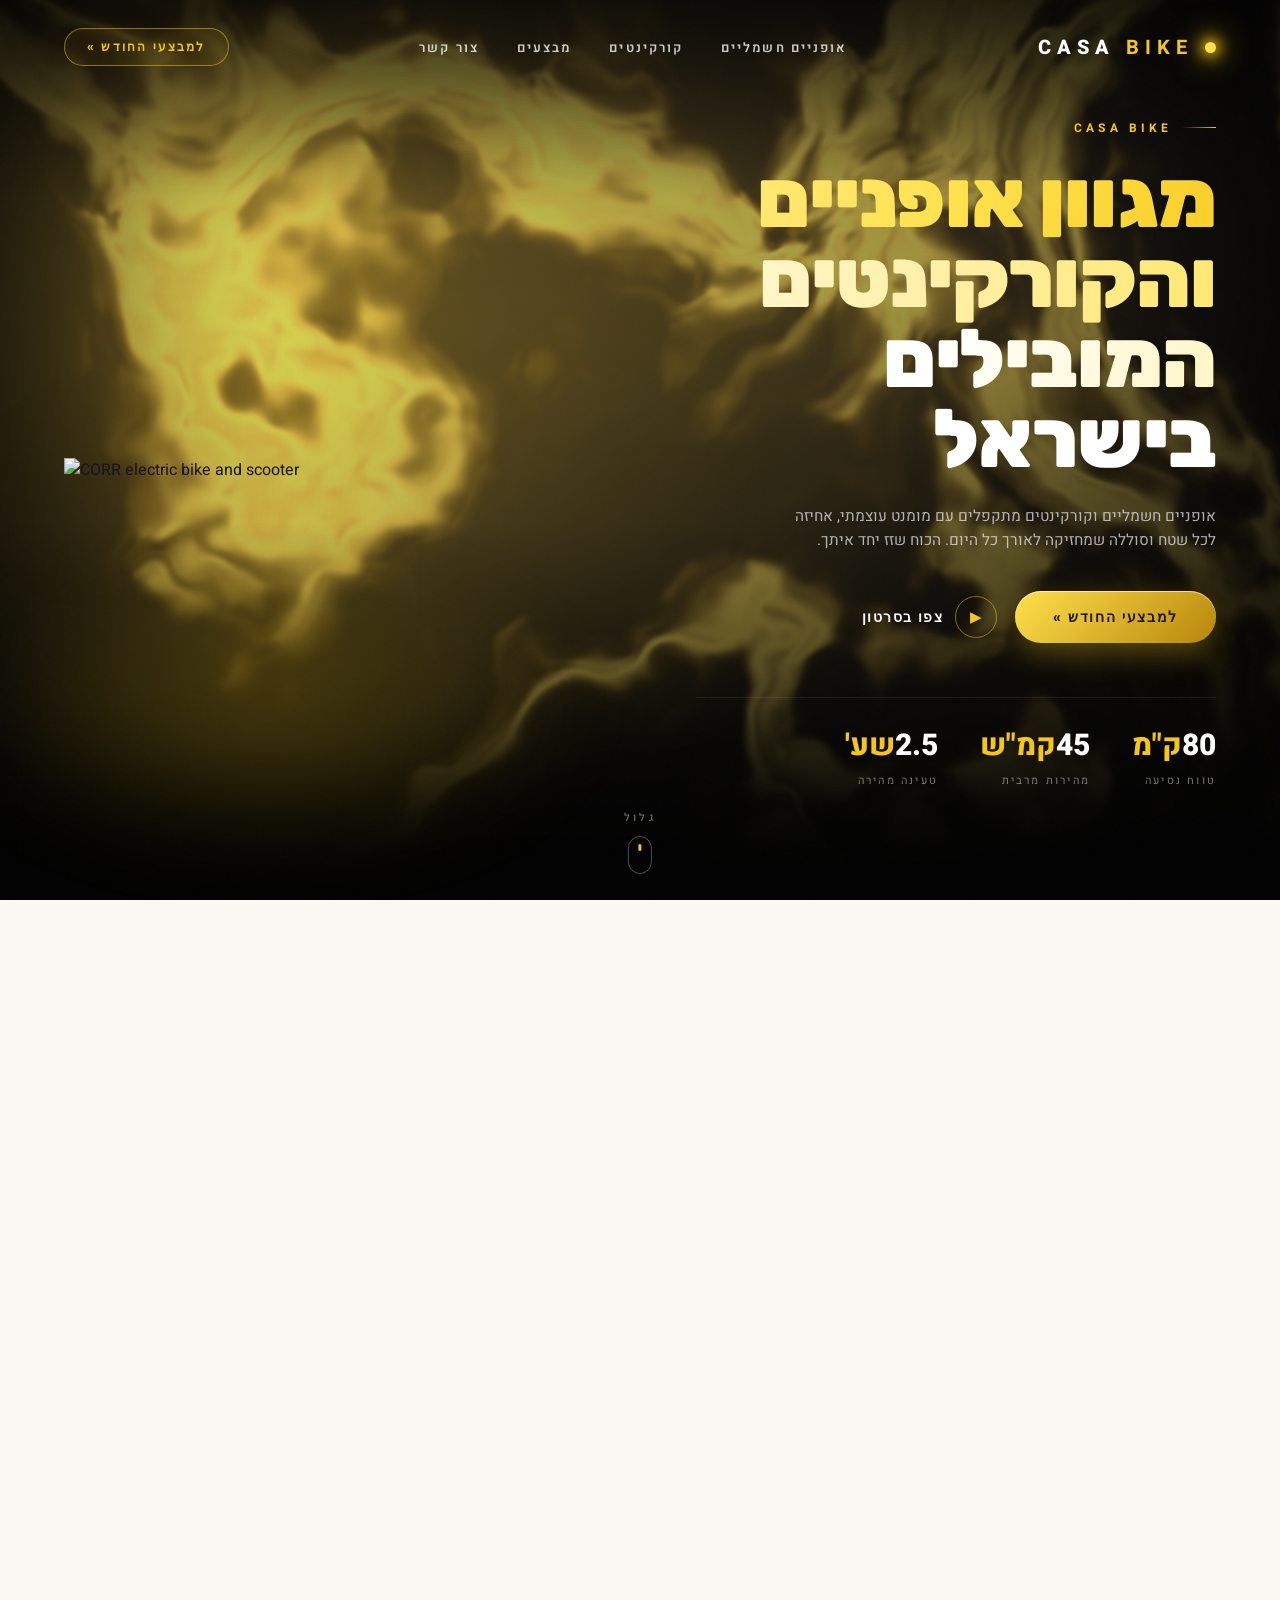
==== index.html @ 20be332f "Create index.html" ====
<!DOCTYPE html>
<html lang="he" dir="rtl">
<head>
<meta charset="UTF-8" />
<meta name="viewport" content="width=device-width, initial-scale=1.0" />
<title>CASABIKE · אופניים וקורקינטים חשמליים</title>
<link rel="preconnect" href="https://fonts.googleapis.com" />
<link rel="preconnect" href="https://fonts.gstatic.com" crossorigin />
<link href="https://fonts.googleapis.com/css2?family=Heebo:wght@400;500;700;800&family=Rubik:wght@500;700;800;900&display=swap" rel="stylesheet" />
<style>
  :root{
    --gold:#f5c518;
    --gold-bright:#ffe14d;
    --gold-deep:#b8860b;
    --ink:#15151c;
    --muted:#5c5c68;
    --paper:#faf8f3;
  }
  *{margin:0;padding:0;box-sizing:border-box}
  html,body{height:100%;background:var(--paper);overflow-x:hidden}
  body{
    font-family:"Heebo","Segoe UI",-apple-system,Helvetica,Arial,sans-serif;
    color:var(--ink);
    -webkit-font-smoothing:antialiased;
  }

  /* ---------- HERO SHELL (dark) ---------- */
  .hero{
    position:relative;
    width:100%;
    min-height:100vh;
    overflow:hidden;
    background:#000;
  }

  /* WebGL shader canvas (animated black-gold marble + lightning) */
  #fx{
    position:absolute;
    inset:0;
    width:100%;
    height:100%;
    display:block;
    z-index:1;
  }

  /* cinematic grade on top of the shader (dark) */
  .grade{
    position:absolute;
    inset:0;
    z-index:2;
    pointer-events:none;
    background:
      radial-gradient(120% 90% at 18% 42%, rgba(245,197,24,.14), transparent 55%),
      radial-gradient(150% 120% at 85% 60%, rgba(0,0,0,.65), transparent 60%),
      linear-gradient(180deg, rgba(0,0,0,.55) 0%, transparent 22%, transparent 58%, #000 100%);
    mix-blend-mode:normal;
  }
  .vignette{
    position:absolute;inset:0;z-index:3;pointer-events:none;
    box-shadow:inset 0 0 320px 60px rgba(0,0,0,.92);
  }
  .grain{
    position:absolute;inset:0;z-index:4;pointer-events:none;opacity:.05;
    background-image:url("data:image/svg+xml;utf8,<svg xmlns='http://www.w3.org/2000/svg' width='160' height='160'><filter id='n'><feTurbulence type='fractalNoise' baseFrequency='0.9' numOctaves='2'/></filter><rect width='100%25' height='100%25' filter='url(%23n)' opacity='0.6'/></svg>");
  }

  /* ---------- NAV ---------- */
  nav{
    position:absolute;top:0;left:0;right:0;z-index:20;
    display:flex;align-items:center;justify-content:space-between;
    padding:28px clamp(24px,5vw,72px);
  }
  .brand{
    display:flex;align-items:center;gap:12px;
    font-weight:800;letter-spacing:.3em;font-size:20px;
    text-transform:uppercase;
  }
  .brand-txt{direction:ltr;unicode-bidi:isolate}
  .brand{color:#fff}
  .brand .spark{
    width:11px;height:11px;border-radius:50%;
    background:var(--gold-bright);
    box-shadow:0 0 14px 3px var(--gold),0 0 30px 6px rgba(245,197,24,.6);
  }
  .brand b{color:var(--gold)}
  .links{display:flex;gap:38px;list-style:none}
  .links a{
    color:rgba(255,255,255,.78);text-decoration:none;
    font-size:13px;letter-spacing:.16em;text-transform:uppercase;
    font-weight:600;transition:color .25s;
  }
  .links a:hover{color:var(--gold-bright)}
  .nav-cta{
    border:1px solid rgba(245,197,24,.5);
    color:var(--gold);background:rgba(245,197,24,.06);
    padding:11px 22px;border-radius:40px;
    font-size:12px;letter-spacing:.18em;font-weight:700;text-transform:uppercase;
    cursor:pointer;transition:.25s;
  }
  .nav-cta:hover{background:var(--gold);color:#000;box-shadow:0 0 28px rgba(245,197,24,.5)}

  /* ---------- CONTENT GRID ---------- */
  .stage{
    position:relative;z-index:10;
    direction:ltr;            /* keep product on the left, copy on the right (matches reference) */
    min-height:100vh;
    display:grid;
    grid-template-columns:1.05fr .95fr;
    align-items:center;
    padding:0 clamp(24px,5vw,72px);
    gap:20px;
  }

  /* product image (Layer-11.png) */
  .product{
    position:relative;
    justify-self:start;
    align-self:center;
    margin-top:40px;
  }
  .product img{
    width:min(46vw,640px);
    height:auto;
    display:block;
    filter:
      drop-shadow(0 28px 50px rgba(0,0,0,.85))
      drop-shadow(0 0 60px rgba(245,197,24,.18));
    animation:float 7s ease-in-out infinite;
  }
  /* reflection of the product on the wet floor */
  .product::after{
    content:"";
    position:absolute;left:6%;right:6%;bottom:-34%;
    height:34%;
    background:inherit;
    background-image:url("Layer-11.png");
    background-size:cover;background-position:top;
    transform:scaleY(-1);
    -webkit-mask-image:linear-gradient(to bottom,rgba(0,0,0,.4),transparent 75%);
            mask-image:linear-gradient(to bottom,rgba(0,0,0,.4),transparent 75%);
    opacity:.22;filter:blur(3px);
    pointer-events:none;
  }
  .glow-pool{
    position:absolute;z-index:9;left:0;bottom:6%;
    width:60%;height:30%;
    background:radial-gradient(60% 80% at 35% 50%,rgba(245,197,24,.22),transparent 70%);
    filter:blur(40px);pointer-events:none;
  }

  @keyframes float{
    0%,100%{transform:translateY(0)}
    50%{transform:translateY(-14px)}
  }

  /* copy */
  .copy{justify-self:end;max-width:520px;text-align:right;direction:rtl}
  .eyebrow{
    display:inline-flex;align-items:center;gap:10px;
    color:var(--gold);font-size:12px;letter-spacing:.34em;
    text-transform:uppercase;font-weight:700;margin-bottom:22px;
  }
  .eyebrow{color:var(--gold)}
  .eyebrow::before{content:"";width:34px;height:1px;background:linear-gradient(270deg,var(--gold),transparent)}
  h1{
    font-family:"Rubik","Heebo",sans-serif;
    font-size:clamp(44px,6.4vw,92px);
    line-height:.98;font-weight:900;letter-spacing:-.01em;
    margin-bottom:24px;color:#fff;
  }
  h1 .shine{
    background:linear-gradient(110deg,#fff 10%,var(--gold-bright) 38%,var(--gold) 50%,#7a5c00 68%,#fff 92%);
    background-size:220% auto;
    -webkit-background-clip:text;background-clip:text;
    -webkit-text-fill-color:transparent;color:transparent;
    animation:sheen 6s linear infinite;
  }
  @keyframes sheen{to{background-position:220% center}}
  p.lead{
    color:rgba(235,235,245,.72);
    font-size:clamp(15px,1.2vw,18px);
    line-height:1.6;margin-bottom:38px;max-width:430px;
  }
  .actions{display:flex;gap:18px;align-items:center;flex-wrap:wrap}
  .btn-primary{
    position:relative;border:none;cursor:pointer;
    background:linear-gradient(135deg,var(--gold-bright),var(--gold-deep));
    color:#1a1500;font-weight:800;letter-spacing:.12em;text-transform:uppercase;
    font-size:14px;padding:18px 38px;border-radius:50px;
    box-shadow:0 10px 30px rgba(245,197,24,.35),inset 0 1px 0 rgba(255,255,255,.6);
    transition:transform .2s,box-shadow .2s;
  }
  .btn-primary:hover{transform:translateY(-3px);box-shadow:0 16px 44px rgba(245,197,24,.55)}
  .btn-ghost{
    background:none;border:none;cursor:pointer;color:#fff;
    font-weight:700;letter-spacing:.1em;text-transform:uppercase;font-size:14px;
    display:flex;align-items:center;gap:12px;
  }
  .btn-ghost .play{
    width:42px;height:42px;border-radius:50%;
    border:1px solid rgba(245,197,24,.5);
    display:grid;place-items:center;color:var(--gold);
    transition:.25s;
  }
  .btn-ghost:hover .play{background:var(--gold);color:#000;box-shadow:0 0 24px rgba(245,197,24,.5)}

  .stats{
    display:flex;gap:42px;margin-top:54px;
    border-top:1px solid rgba(255,255,255,.08);padding-top:26px;
  }
  .stat .num{font-size:30px;font-weight:800;color:#fff}
  .stat .num span{color:var(--gold)}
  .stat .lbl{font-size:11px;letter-spacing:.2em;text-transform:uppercase;color:rgba(255,255,255,.45);margin-top:4px}

  .scroll{
    position:absolute;left:50%;bottom:26px;transform:translateX(-50%);
    z-index:15;color:rgba(255,255,255,.5);font-size:11px;letter-spacing:.3em;
    text-transform:uppercase;display:flex;flex-direction:column;align-items:center;gap:10px;
  }
  .scroll .mouse{
    width:24px;height:38px;border:1px solid rgba(255,255,255,.3);border-radius:14px;position:relative;
  }
  .scroll .mouse::after{
    content:"";position:absolute;top:7px;left:50%;transform:translateX(-50%);
    width:3px;height:7px;border-radius:2px;background:var(--gold);
    animation:wheel 1.8s ease-in-out infinite;
  }
  @keyframes wheel{0%{opacity:0;top:7px}40%{opacity:1}100%{opacity:0;top:18px}}

  /* ---------- RESPONSIVE ---------- */
  @media (max-width:900px){
    .stage{grid-template-columns:1fr;text-align:center;padding-top:120px;gap:10px}
    .product{justify-self:center}
    .product img{width:min(80vw,460px)}
    .copy{justify-self:center;text-align:center}
    .eyebrow{justify-content:center}
    .actions{justify-content:center}
    .stats{justify-content:center}
    .links{display:none}
  }

  /* =========================================================
     CATEGORIES SECTION — premium 2026
     ========================================================= */
  .cats{
    position:relative;
    background:
      radial-gradient(120% 80% at 85% -10%, rgba(202,165,61,.10), transparent 55%),
      radial-gradient(100% 80% at 0% 110%, rgba(202,165,61,.07), transparent 50%),
      linear-gradient(180deg,var(--paper) 0%, #fbfaf7 40%, #f1ede6 100%);
    padding:clamp(80px,10vw,140px) clamp(24px,5vw,72px) clamp(90px,9vw,130px);
    overflow:hidden;
  }
  /* soft seam at the top so it blends from the hero */
  .cats::before{
    content:"";position:absolute;left:0;right:0;top:0;height:160px;
    background:linear-gradient(180deg,var(--paper),transparent);
    pointer-events:none;
  }
  .cats-head{
    max-width:1280px;margin:0 auto 56px;
    display:flex;align-items:flex-end;justify-content:space-between;gap:30px;flex-wrap:wrap;
  }
  .cats-head .eyebrow{margin-bottom:14px}
  .cats-head h2{
    font-family:"Rubik","Heebo",sans-serif;color:var(--ink);
    font-size:clamp(30px,4vw,56px);font-weight:900;line-height:1.04;letter-spacing:-.01em;
  }
  .cats-head h2 em{font-style:normal;color:var(--gold-deep)}
  .cats-head p{color:var(--muted);max-width:360px;font-size:15px;line-height:1.6}

  .cats-grid{
    max-width:1280px;margin:0 auto;
    display:grid;grid-template-columns:repeat(4,1fr);gap:22px;
  }

  .cat{
    position:relative;
    border-radius:22px;
    padding:22px 26px 26px;
    display:flex;flex-direction:column;
    background:linear-gradient(160deg, #ffffff, #fcfaf3);
    overflow:hidden;cursor:pointer;
    transform:translateY(28px);opacity:0;
    transition:transform .7s cubic-bezier(.16,.84,.3,1), opacity .7s ease, box-shadow .4s, background .4s;
    box-shadow:0 16px 38px rgba(60,50,20,.10), inset 0 1px 0 rgba(255,255,255,.9);
  }
  .cat.in{transform:translateY(0);opacity:1}
  /* gradient hairline border */
  .cat::before{
    content:"";position:absolute;inset:0;border-radius:22px;padding:1px;
    background:linear-gradient(160deg, rgba(245,197,24,.7), rgba(60,50,20,.07) 45%, rgba(245,197,24,.15) 100%);
    -webkit-mask:linear-gradient(#000 0 0) content-box, linear-gradient(#000 0 0);
            mask:linear-gradient(#000 0 0) content-box, linear-gradient(#000 0 0);
    -webkit-mask-composite:xor;mask-composite:exclude;
    pointer-events:none;transition:opacity .4s;opacity:.7;
  }
  /* sheen sweep on hover */
  .cat::after{
    content:"";position:absolute;top:0;bottom:0;width:60%;
    left:-80%;
    background:linear-gradient(100deg,transparent, rgba(245,197,24,.22), transparent);
    transform:skewX(-18deg);transition:left .8s cubic-bezier(.2,.7,.3,1);
    pointer-events:none;z-index:3;
  }
  .cat:hover{
    transform:translateY(-8px);
    background:linear-gradient(160deg, #fffdf5, #fdf4dd);
    box-shadow:0 28px 56px rgba(60,50,20,.16), 0 0 44px rgba(245,197,24,.22), inset 0 1px 0 rgba(255,255,255,.9);
  }
  .cat:hover::before{opacity:1}
  .cat:hover::after{left:120%}

  .cat .idx{
    position:absolute;top:16px;left:20px;z-index:2;
    font-family:"Rubik",sans-serif;font-weight:900;font-size:50px;
    color:transparent;-webkit-text-stroke:1px rgba(245,197,24,.45);
    line-height:1;user-select:none;
  }
  /* product image area */
  .cat-img{
    position:relative;height:180px;margin:0 -6px 14px;border-radius:16px;
    display:grid;place-items:center;
    background:radial-gradient(60% 65% at 50% 42%, rgba(245,197,24,.18), rgba(245,197,24,0) 72%);
  }
  .cat-img img{
    max-width:86%;max-height:160px;width:auto;height:auto;object-fit:contain;
    filter:drop-shadow(0 16px 22px rgba(40,30,0,.24));
    transition:transform .55s cubic-bezier(.2,.8,.2,1);
  }
  .cat:hover .cat-img img{transform:scale(1.07) rotate(-2deg)}

  .cat h3{
    font-family:"Rubik","Heebo",sans-serif;color:var(--ink);
    font-size:22px;font-weight:800;margin:0 0 8px;
  }
  .cat .desc{color:var(--muted);font-size:14px;line-height:1.55;margin-bottom:18px}
  .cat .go{
    display:inline-flex;align-items:center;gap:8px;margin-top:auto;
    color:var(--gold-deep);font-weight:700;font-size:13px;letter-spacing:.04em;
    transition:gap .3s,color .3s;
  }
  .cat:hover .go{gap:14px;color:#9c6f08}
  .cat .go .arr{display:inline-block;transition:transform .3s}
  .cat:hover .go .arr{transform:translateX(-4px)}

  @media (max-width:1000px){ .cats-grid{grid-template-columns:repeat(2,1fr)} }
  @media (max-width:560px){
    .cats-grid{grid-template-columns:1fr}
    .cat{min-height:auto}
  }
</style>
</head>
<body>
<section class="hero">
  <!-- Animated shader background -->
  <canvas id="fx"></canvas>
  <div class="grade"></div>
  <div class="vignette"></div>
  <div class="grain"></div>

  <!-- Navigation -->
  <nav>
    <div class="brand"><span class="spark"></span><span class="brand-txt">CASA <b>BIKE</b></span></div>
    <ul class="links">
      <li><a href="#">אופניים חשמליים</a></li>
      <li><a href="#">קורקינטים</a></li>
      <li><a href="#">מבצעים</a></li>
      <li><a href="#">צור קשר</a></li>
    </ul>
    <button class="nav-cta">למבצעי החודש »</button>
  </nav>

  <!-- Hero content -->
  <div class="stage">
    <div class="glow-pool"></div>
    <div class="product">
      <img src="Layer-11.png" alt="CORR electric bike and scooter" />
    </div>

    <div class="copy">
      <span class="eyebrow">Casa Bike</span>
      <h1><span class="shine">מגוון אופניים<br>והקורקינטים<br>המובילים בישראל</span></h1>
      <p class="lead">
        אופניים חשמליים וקורקינטים מתקפלים עם מומנט עוצמתי, אחיזה לכל שטח
        וסוללה שמחזיקה לאורך כל היום. הכוח שזז יחד איתך.
      </p>
      <div class="actions">
        <button class="btn-primary">למבצעי החודש »</button>
        <button class="btn-ghost">
          <span class="play">▶</span> צפו בסרטון
        </button>
      </div>
      <div class="stats">
        <div class="stat"><div class="num">80<span>ק"מ</span></div><div class="lbl">טווח נסיעה</div></div>
        <div class="stat"><div class="num">45<span>קמ"ש</span></div><div class="lbl">מהירות מרבית</div></div>
        <div class="stat"><div class="num">2.5<span>שע'</span></div><div class="lbl">טעינה מהירה</div></div>
      </div>
    </div>
  </div>

  <div class="scroll"><span>גלול</span><span class="mouse"></span></div>
</section>

<!-- ===================== CATEGORIES ===================== -->
<section class="cats">
  <div class="cats-head">
    <div>
      <span class="eyebrow">הקטגוריות שלנו</span>
      <h2>כל מה שצריך<br>כדי <em>לזוז קדימה</em></h2>
    </div>
    <p>מבחר הכלים הרחב והאיכותי בישראל — מאופניים קלאסיות ועד קורקינטים חשמליים בעיצוב פרימיום.</p>
  </div>

  <div class="cats-grid">

    <!-- אופניים רגילות -->
    <article class="cat">
      <span class="idx">01</span>
      <div class="cat-img"><img src="regularbike.png" alt="אופניים רגילות" loading="lazy" /></div>
      <h3>אופניים רגילות</h3>
      <p class="desc">רכיבה קלאסית, מסגרות קלות וביצועים אמינים לכל יום בעיר ובשטח.</p>
      <span class="go">לצפייה במוצרים <span class="arr">«</span></span>
    </article>

    <!-- אופניים חשמליות -->
    <article class="cat">
      <span class="idx">02</span>
      <div class="cat-img"><img src="electricbike.png" alt="אופניים חשמליות" loading="lazy" /></div>
      <h3>אופניים חשמליות</h3>
      <p class="desc">מנוע עוצמתי, סוללה לטווח ארוך ותאוצה חלקה — הדרך החכמה לנוע.</p>
      <span class="go">לצפייה במוצרים <span class="arr">«</span></span>
    </article>

    <!-- קורקינטים חשמליים -->
    <article class="cat">
      <span class="idx">03</span>
      <div class="cat-img"><img src="scooter.png" alt="קורקינטים חשמליים" loading="lazy" /></div>
      <h3>קורקינטים חשמליים</h3>
      <p class="desc">מתקפלים, קלים וזריזים — ניידות אורבנית מושלמת לקילומטר האחרון.</p>
      <span class="go">לצפייה במוצרים <span class="arr">«</span></span>
    </article>

    <!-- אביזרים -->
    <article class="cat">
      <span class="idx">04</span>
      <div class="cat-img"><img src="acc.png" alt="אביזרים" loading="lazy" /></div>
      <h3>אביזרים</h3>
      <p class="desc">קסדות, מנעולים, תאורה ותוספות פרימיום — כל מה שישלים את הרכיבה.</p>
      <span class="go">לצפייה במוצרים <span class="arr">«</span></span>
    </article>

  </div>
</section>

<script>
/* =========================================================
   WebGL fragment shader — black & gold marble + gold lightning
   Domain-warped fractal Brownian motion creates the flowing
   marble veins; animated electric arcs add the lightning;
   a reflective "wet floor" mirrors the lower half.
   ========================================================= */
(function(){
  const canvas = document.getElementById('fx');
  const gl = canvas.getContext('webgl') || canvas.getContext('experimental-webgl');
  if(!gl){ canvas.style.background = '#080808'; return; }

  const vsrc = `
    attribute vec2 p;
    void main(){ gl_Position = vec4(p,0.0,1.0); }
  `;

  const fsrc = `
    precision highp float;
    uniform vec2  u_res;
    uniform float u_time;
    uniform vec2  u_mouse;

    // -- hash / value noise --
    float hash(vec2 p){
      p = fract(p*vec2(123.34,456.21));
      p += dot(p,p+45.32);
      return fract(p.x*p.y);
    }
    float noise(vec2 p){
      vec2 i = floor(p), f = fract(p);
      vec2 u = f*f*(3.0-2.0*f);
      float a = hash(i+vec2(0,0));
      float b = hash(i+vec2(1,0));
      float c = hash(i+vec2(0,1));
      float d = hash(i+vec2(1,1));
      return mix(mix(a,b,u.x),mix(c,d,u.x),u.y);
    }
    float fbm(vec2 p){
      float v = 0.0, a = 0.5;
      mat2 m = mat2(1.6,1.2,-1.2,1.6);
      for(int i=0;i<6;i++){
        v += a*noise(p);
        p = m*p;
        a *= 0.5;
      }
      return v;
    }

    // ---------------------------------------------------------
    //  Realistic lightning
    // ---------------------------------------------------------

    // Jagged, sharply-kinked horizontal offset of a bolt at height y.
    // The shape "snaps" to a new silhouette in discrete steps (floor on
    // time) like a real strike re-igniting, instead of smoothly sliding.
    float boltPath(float y, float seed, float t){
      float x = 0.0;
      float amp = 0.13;
      float f   = 2.2;
      float jitter = floor(t*9.0)*0.137;      // discrete re-strike jitter
      for(int i=0;i<6;i++){
        float n = noise(vec2(y*f + seed*7.31, jitter + seed*3.0));
        x += (n*2.0-1.0)*amp;                 // signed kink
        amp *= 0.52;
        f   *= 2.07;
      }
      return x;
    }

    // Distance-field glow of one bolt: a hot thin core wrapped in bloom,
    // tapered so it fades into the ceiling and floor.
    float boltGlow(vec2 uv, float baseX, float seed, float t, out float core){
      float path = baseX + boltPath(uv.y, seed, t);
      float d = abs(uv.x - path);
      core     = 0.0016 / (d + 0.0011);       // white-hot filament
      float halo = 0.011 / (d*d*40.0 + 0.05); // soft amber bloom
      float taper = smoothstep(0.0,0.12,uv.y) * smoothstep(1.0,0.82,uv.y);
      core *= taper;
      return (core + halo*0.6) * taper;
    }

    // Strike envelope — not every cycle fires, and when it does it
    // flickers a few times rapidly then decays (classic stroboscopic
    // lightning behaviour).
    float strike(float seed, float t){
      float period = 1.9;
      float ph  = t/period + seed*4.17;
      float idx = floor(ph);
      float r   = hash(vec2(idx, seed*9.0));
      if(r < 0.40) return 0.0;                // many cycles stay dark
      float local = fract(ph);
      float decay = exp(-local*6.5);
      float flick = 0.55 + 0.45*sin(local*55.0 + r*30.0); // multi-flash
      return max(decay*flick, 0.0);
    }

    void main(){
      vec2 uv = gl_FragCoord.xy / u_res.xy;
      vec2 p  = uv;
      p.x *= u_res.x / u_res.y;

      float t = u_time*0.05;

      // -- domain warped marble --
      vec2 q = vec2( fbm(p + vec2(0.0,t)),
                     fbm(p + vec2(5.2,1.3 - t)) );
      vec2 r = vec2( fbm(p + 3.0*q + vec2(1.7,9.2) + 0.15*t),
                     fbm(p + 3.0*q + vec2(8.3,2.8) - 0.12*t) );
      float marble = fbm(p + 3.5*r);

      // crisp gold veins from the warped field
      float veins = abs(2.0*r.x - 1.0);
      veins = pow(1.0 - smoothstep(0.0,0.18,veins), 2.5);

      // base black-marble body
      vec3 dark = mix(vec3(0.015,0.015,0.02), vec3(0.06,0.05,0.045), marble);
      dark += vec3(0.10,0.09,0.10)*pow(marble,4.0);   // white-ish silver glints

      // gold colour ramp
      vec3 gold = mix(vec3(0.55,0.34,0.02), vec3(1.0,0.86,0.32), veins);

      vec3 col = mix(dark, gold, veins*0.9);

      // -- realistic gold lightning (concentrated upper-left, like the ref) --
      // Each bolt = a main channel + a thinner forked branch, with its own
      // strike timing. Glow accumulates separately from the white core so we
      // can colour-grade hot cores toward white and bloom toward amber.
      float glow = 0.0;     // total amber bloom
      float hot  = 0.0;     // total white-hot core
      float fired = 0.0;    // sum of active strike envelopes (for ambient flash)

      // base x positions of the main bolts (left-weighted)
      const int NB = 3;
      for(int i=0;i<NB;i++){
        float fi   = float(i);
        float seed = fi*1.91 + 0.3;
        float s    = strike(seed, u_time);
        if(s <= 0.001) continue;
        fired += s;

        float baseX = 0.16 + fi*0.13;                 // main channel
        float c; float g = boltGlow(uv, baseX, seed, u_time, c);
        glow += g * s;  hot += c * s;

        // a forked branch peeling off the main channel
        float bseed = seed + 5.0;
        float bc;
        float bx = baseX + 0.07 + 0.05*sin(seed*3.0);
        float bg = boltGlow(uv, bx, bseed, u_time, bc);
        float bmask = smoothstep(0.65,0.35,uv.y);     // branch lives mid/low
        glow += bg * s * 0.55 * bmask;
        hot  += bc * s * 0.55 * bmask;
      }

      // left-weighted falloff so bolts originate from the lit side
      float lmask = smoothstep(1.05, 0.05, uv.x);
      glow *= lmask;  hot *= lmask;

      // colour: amber bloom, white-hot filament core
      vec3 amber = vec3(1.0, 0.74, 0.22);
      vec3 white = vec3(1.0, 0.97, 0.86);
      col += amber * glow * 0.9;
      col += white * hot  * 1.3;

      // ambient flash — the whole cavern lights up while a bolt is live
      float flash = clamp(fired, 0.0, 1.5);
      col += vec3(0.95,0.78,0.34) * flash * 0.06 * lmask;

      // big soft gold light source upper-left (matches reference)
      float key = smoothstep(0.9,0.0,distance(uv,vec2(0.16,0.78)));
      col += vec3(0.9,0.7,0.22) * key * (0.32 + 0.12*flash);

      // -- wet reflective floor (mirror lower ~26%) --
      if(uv.y < 0.26){
        vec2 ruv = vec2(uv.x, 0.52 - uv.y);  // reflect
        ruv.x += 0.012*sin(uv.x*40.0 + u_time*1.2); // ripple
        vec2 rp = ruv; rp.x *= u_res.x/u_res.y;
        vec2 rq = vec2(fbm(rp+vec2(0.0,t)),fbm(rp+vec2(5.2,1.3-t)));
        float rvein = pow(1.0-smoothstep(0.0,0.2,abs(2.0*rq.x-1.0)),2.5);
        vec3 refl = mix(vec3(0.01),vec3(1.0,0.82,0.28),rvein);
        float fade = smoothstep(0.0,0.26,uv.y);
        col = mix(refl*1.1, col, fade);
        col += vec3(0.9,0.72,0.25)*rvein*(1.0-fade)*0.5;

        // reflect the live lightning onto the wet floor (smeared by ripples)
        float rGlow=0.0;
        for(int i=0;i<NB;i++){
          float fi=float(i); float seed=fi*1.91+0.3;
          float s=strike(seed,u_time);
          if(s<=0.001) continue;
          float c; float g=boltGlow(ruv,0.16+fi*0.13,seed,u_time,c);
          rGlow += (g+c)*s;
        }
        rGlow *= smoothstep(1.05,0.05,uv.x) * (1.0-fade);
        col += vec3(1.0,0.80,0.30) * rGlow * 0.7;
      }

      // mouse interactive spark glow
      float md = distance(uv, u_mouse);
      col += vec3(1.0,0.84,0.34) * (0.05/(md+0.08)) * 0.25;

      // gentle vignette + tone
      float vig = smoothstep(1.25,0.25,distance(uv,vec2(0.5)));
      col *= mix(0.35,1.0,vig);
      col = pow(col, vec3(0.85));   // lift

      gl_FragColor = vec4(col,1.0);
    }
  `;

  function compile(type,src){
    const s = gl.createShader(type);
    gl.shaderSource(s,src); gl.compileShader(s);
    if(!gl.getShaderParameter(s,gl.COMPILE_STATUS))
      console.error(gl.getShaderInfoLog(s));
    return s;
  }
  const prog = gl.createProgram();
  gl.attachShader(prog,compile(gl.VERTEX_SHADER,vsrc));
  gl.attachShader(prog,compile(gl.FRAGMENT_SHADER,fsrc));
  gl.linkProgram(prog);
  gl.useProgram(prog);

  const buf = gl.createBuffer();
  gl.bindBuffer(gl.ARRAY_BUFFER,buf);
  gl.bufferData(gl.ARRAY_BUFFER,new Float32Array([-1,-1, 3,-1, -1,3]),gl.STATIC_DRAW);
  const loc = gl.getAttribLocation(prog,'p');
  gl.enableVertexAttribArray(loc);
  gl.vertexAttribPointer(loc,2,gl.FLOAT,false,0,0);

  const uRes  = gl.getUniformLocation(prog,'u_res');
  const uTime = gl.getUniformLocation(prog,'u_time');
  const uMouse= gl.getUniformLocation(prog,'u_mouse');

  let mouse = [0.7,0.6];
  window.addEventListener('mousemove',e=>{
    mouse = [e.clientX/window.innerWidth, 1.0 - e.clientY/window.innerHeight];
  });

  function resize(){
    const dpr = Math.min(window.devicePixelRatio||1, 1.75);
    canvas.width  = Math.floor(window.innerWidth*dpr);
    canvas.height = Math.floor(window.innerHeight*dpr);
    canvas.style.width = window.innerWidth+'px';
    canvas.style.height= window.innerHeight+'px';
    gl.viewport(0,0,canvas.width,canvas.height);
  }
  window.addEventListener('resize',resize);
  resize();

  const start = performance.now();
  function frame(){
    const t = (performance.now()-start)/1000;
    gl.uniform2f(uRes, canvas.width, canvas.height);
    gl.uniform1f(uTime, t);
    gl.uniform2f(uMouse, mouse[0], mouse[1]);
    gl.drawArrays(gl.TRIANGLES,0,3);
    requestAnimationFrame(frame);
  }
  frame();
})();

/* ---- staggered scroll-reveal for category cards ---- */
(function(){
  const cards = document.querySelectorAll('.cat');
  if(!('IntersectionObserver' in window)){
    cards.forEach(c=>c.classList.add('in')); return;
  }
  const io = new IntersectionObserver((entries)=>{
    entries.forEach(e=>{
      if(e.isIntersecting){
        const i = [...cards].indexOf(e.target);
        e.target.style.transitionDelay = (i*0.1)+'s';
        e.target.classList.add('in');
        io.unobserve(e.target);
      }
    });
  },{threshold:0.2});
  cards.forEach(c=>io.observe(c));
})();
</script>
</body>
</html>
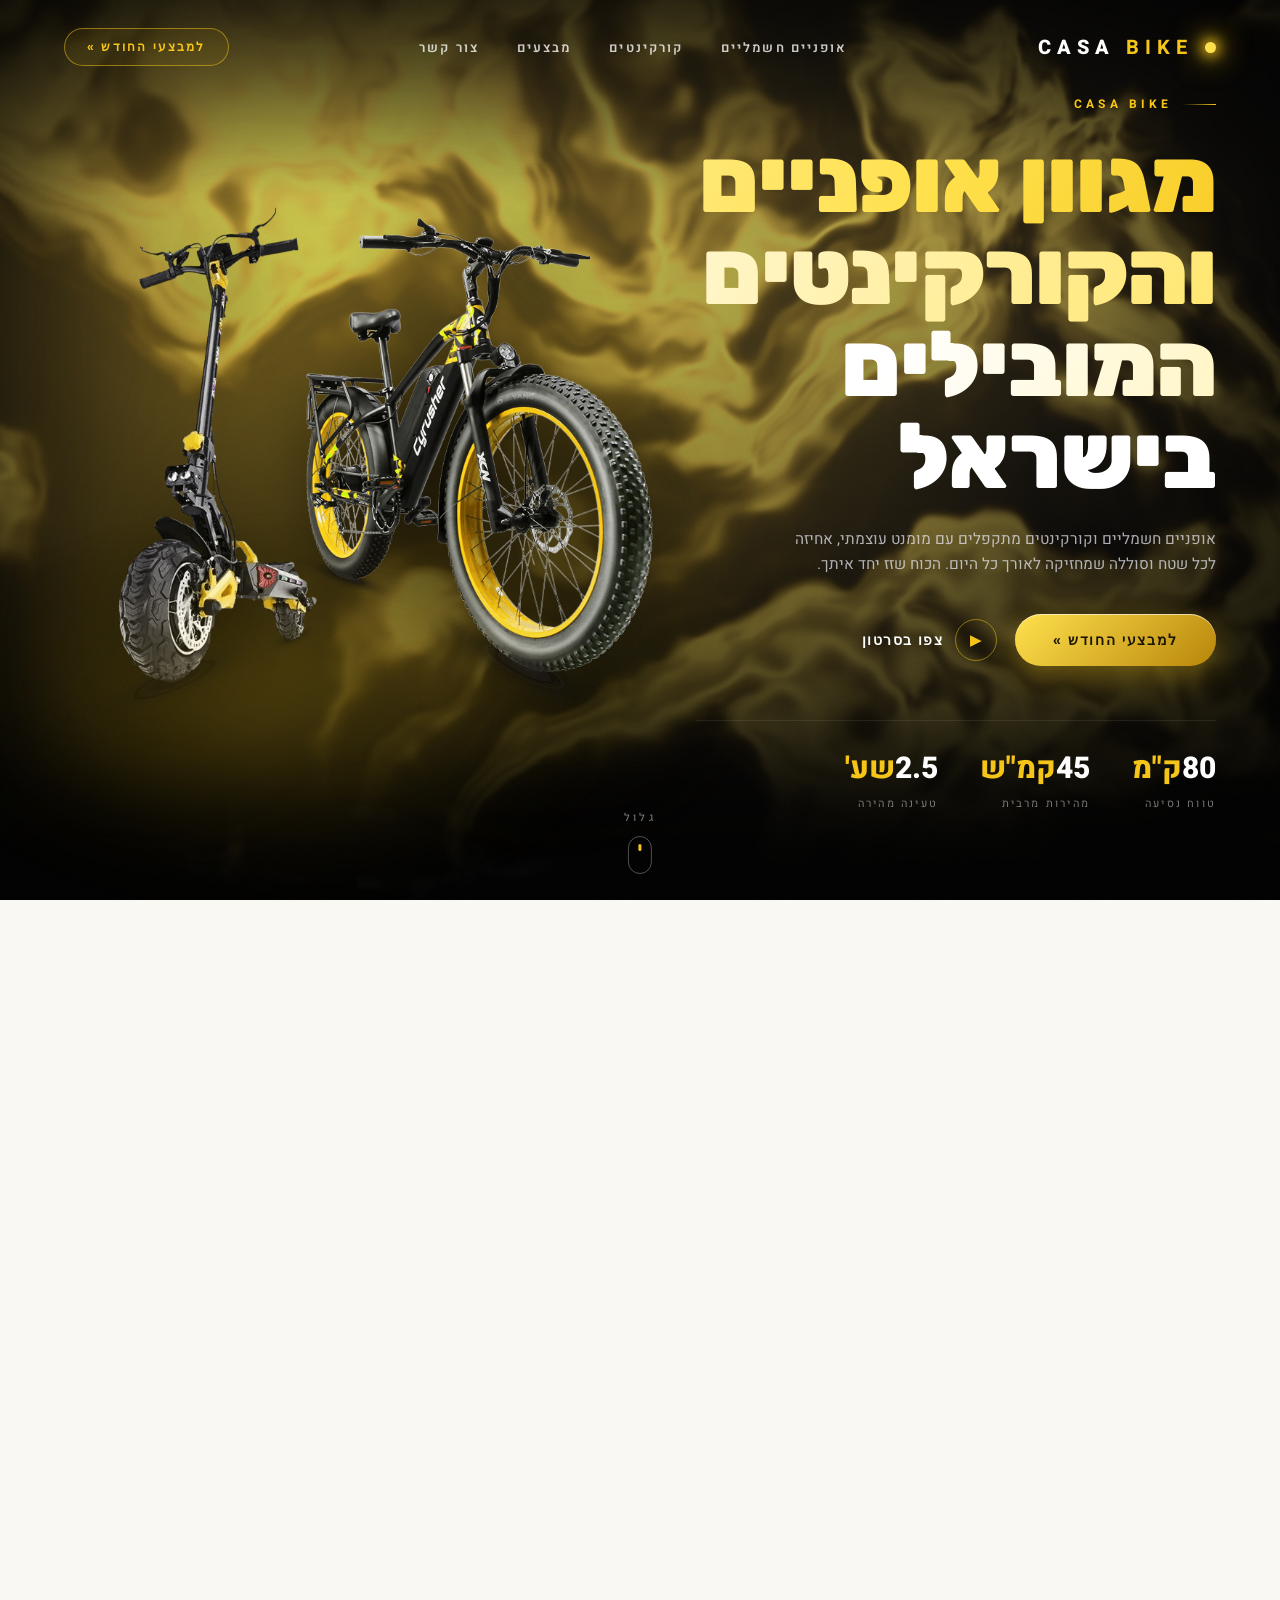
==== commit 5b7956ec: "Update index.html" ====
--- a/index.html
+++ b/index.html
@@ -29,6 +29,7 @@
     position:relative;
     width:100%;
     min-height:100vh;
+    min-height:100dvh;        /* mobile browser chrome aware */
     overflow:hidden;
     background:#000;
   }
@@ -67,13 +68,13 @@
   /* ---------- NAV ---------- */
   nav{
     position:absolute;top:0;left:0;right:0;z-index:20;
-    display:flex;align-items:center;justify-content:space-between;
-    padding:28px clamp(24px,5vw,72px);
+    display:flex;align-items:center;justify-content:space-between;gap:14px;
+    padding:clamp(18px,3.5vw,28px) clamp(18px,5vw,72px);
   }
   .brand{
     display:flex;align-items:center;gap:12px;
-    font-weight:800;letter-spacing:.3em;font-size:20px;
-    text-transform:uppercase;
+    font-weight:800;letter-spacing:.3em;font-size:clamp(15px,2.4vw,20px);
+    text-transform:uppercase;white-space:nowrap;
   }
   .brand-txt{direction:ltr;unicode-bidi:isolate}
   .brand{color:#fff}
@@ -104,10 +105,11 @@
     position:relative;z-index:10;
     direction:ltr;            /* keep product on the left, copy on the right (matches reference) */
     min-height:100vh;
+    min-height:100dvh;
     display:grid;
     grid-template-columns:1.05fr .95fr;
     align-items:center;
-    padding:0 clamp(24px,5vw,72px);
+    padding:0 clamp(20px,5vw,72px);
     gap:20px;
   }
 
@@ -164,9 +166,10 @@
   .eyebrow::before{content:"";width:34px;height:1px;background:linear-gradient(270deg,var(--gold),transparent)}
   h1{
     font-family:"Rubik","Heebo",sans-serif;
-    font-size:clamp(44px,6.4vw,92px);
-    line-height:.98;font-weight:900;letter-spacing:-.01em;
+    font-size:clamp(33px,8.5vw,92px);
+    line-height:1.0;font-weight:900;letter-spacing:-.01em;
     margin-bottom:24px;color:#fff;
+    overflow-wrap:break-word;
   }
   h1 .shine{
     background:linear-gradient(110deg,#fff 10%,var(--gold-bright) 38%,var(--gold) 50%,#7a5c00 68%,#fff 92%);
@@ -228,15 +231,68 @@
   @keyframes wheel{0%{opacity:0;top:7px}40%{opacity:1}100%{opacity:0;top:18px}}
 
   /* ---------- RESPONSIVE ---------- */
+  /* tablet & down: stack product over copy, centered */
   @media (max-width:900px){
-    .stage{grid-template-columns:1fr;text-align:center;padding-top:120px;gap:10px}
-    .product{justify-self:center}
-    .product img{width:min(80vw,460px)}
-    .copy{justify-self:center;text-align:center}
+    .links{display:none}
+    .stage{
+      grid-template-columns:1fr;
+      text-align:center;
+      padding-top:96px;padding-bottom:64px;
+      gap:8px;
+    }
+    .product{justify-self:center;margin-top:24px}
+    .product img{width:min(78vw,440px)}
+    .copy{justify-self:center;text-align:center;max-width:600px}
     .eyebrow{justify-content:center}
     .actions{justify-content:center}
     .stats{justify-content:center}
-    .links{display:none}
+    .product::after{display:none}   /* drop CSS reflection when centered */
+  }
+
+  /* phones */
+  @media (max-width:560px){
+    nav{padding:16px 18px}
+    .nav-cta{padding:9px 16px;font-size:11px;letter-spacing:.12em}
+    .brand{letter-spacing:.18em;gap:9px}
+    .stage{padding-top:88px;padding-bottom:54px}
+    .product{margin-top:18px}
+    .product img{width:86vw}
+    p.lead{font-size:15px;max-width:none}
+    .actions{gap:12px}
+    .btn-primary{padding:16px 26px;font-size:13px;flex:1 1 auto;text-align:center}
+    .btn-ghost{font-size:13px}
+    /* stats: even 3-up row that never overflows */
+    .stats{
+      gap:0;margin-top:38px;padding-top:20px;
+      width:100%;justify-content:space-between;
+    }
+    .stat{flex:1;text-align:center}
+    .stat .num{font-size:clamp(20px,6vw,28px)}
+    .stat .lbl{letter-spacing:.12em;font-size:10px}
+    .scroll{display:none}
+  }
+
+  /* very small phones */
+  @media (max-width:360px){
+    .nav-cta{padding:8px 12px;font-size:10px}
+    .brand{font-size:14px;letter-spacing:.12em}
+    .stat .lbl{font-size:9px}
+  }
+
+  /* short landscape: don't force full-height cramming */
+  @media (max-height:560px) and (orientation:landscape){
+    .hero,.stage{min-height:auto}
+    .stage{padding-top:84px;padding-bottom:48px}
+    .scroll{display:none}
+  }
+
+  /* accessibility: honour reduced-motion */
+  @media (prefers-reduced-motion:reduce){
+    .product img{animation:none}
+    h1 .shine{animation:none}
+    .scroll .mouse::after{animation:none}
+    .cat{transition:box-shadow .3s, background .3s}
+    *{scroll-behavior:auto}
   }
 
   /* =========================================================
@@ -344,10 +400,18 @@
   .cat .go .arr{display:inline-block;transition:transform .3s}
   .cat:hover .go .arr{transform:translateX(-4px)}
 
-  @media (max-width:1000px){ .cats-grid{grid-template-columns:repeat(2,1fr)} }
+  @media (max-width:1000px){
+    .cats-grid{grid-template-columns:repeat(2,1fr);gap:16px}
+    .cats-head{margin-bottom:40px}
+  }
   @media (max-width:560px){
-    .cats-grid{grid-template-columns:1fr}
-    .cat{min-height:auto}
+    .cats{padding:64px 18px 80px}
+    .cats-head h2{font-size:clamp(26px,7vw,40px)}
+    .cats-head p{max-width:none}
+    .cats-grid{grid-template-columns:1fr;gap:14px}
+    .cat{min-height:auto;padding:20px 22px 24px}
+    .cat-img{height:200px}
+    .cat-img img{max-height:180px}
   }
 </style>
 </head>
@@ -694,7 +758,9 @@
   });
 
   function resize(){
-    const dpr = Math.min(window.devicePixelRatio||1, 1.75);
+    // lower the render resolution on phones to save battery / keep 60fps
+    const cap = window.innerWidth < 700 ? 1.25 : 1.75;
+    const dpr = Math.min(window.devicePixelRatio||1, cap);
     canvas.width  = Math.floor(window.innerWidth*dpr);
     canvas.height = Math.floor(window.innerHeight*dpr);
     canvas.style.width = window.innerWidth+'px';
